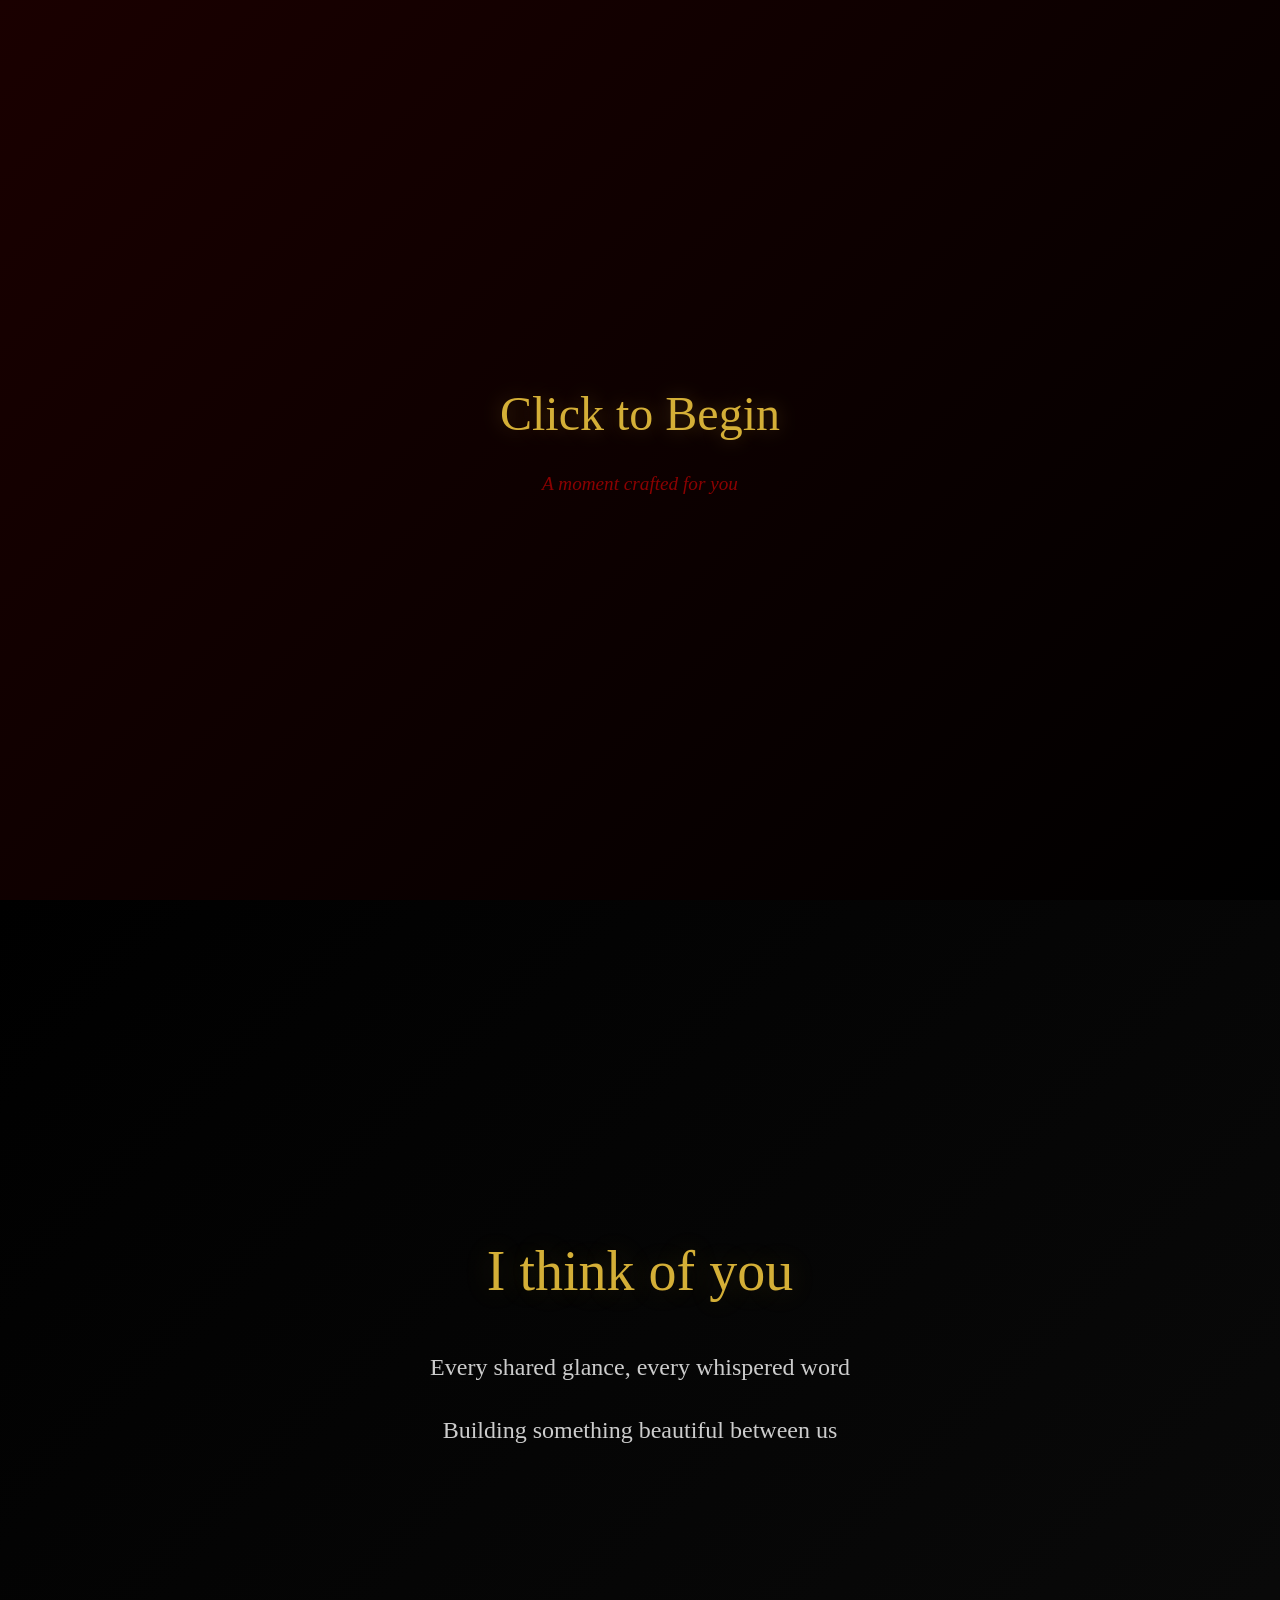
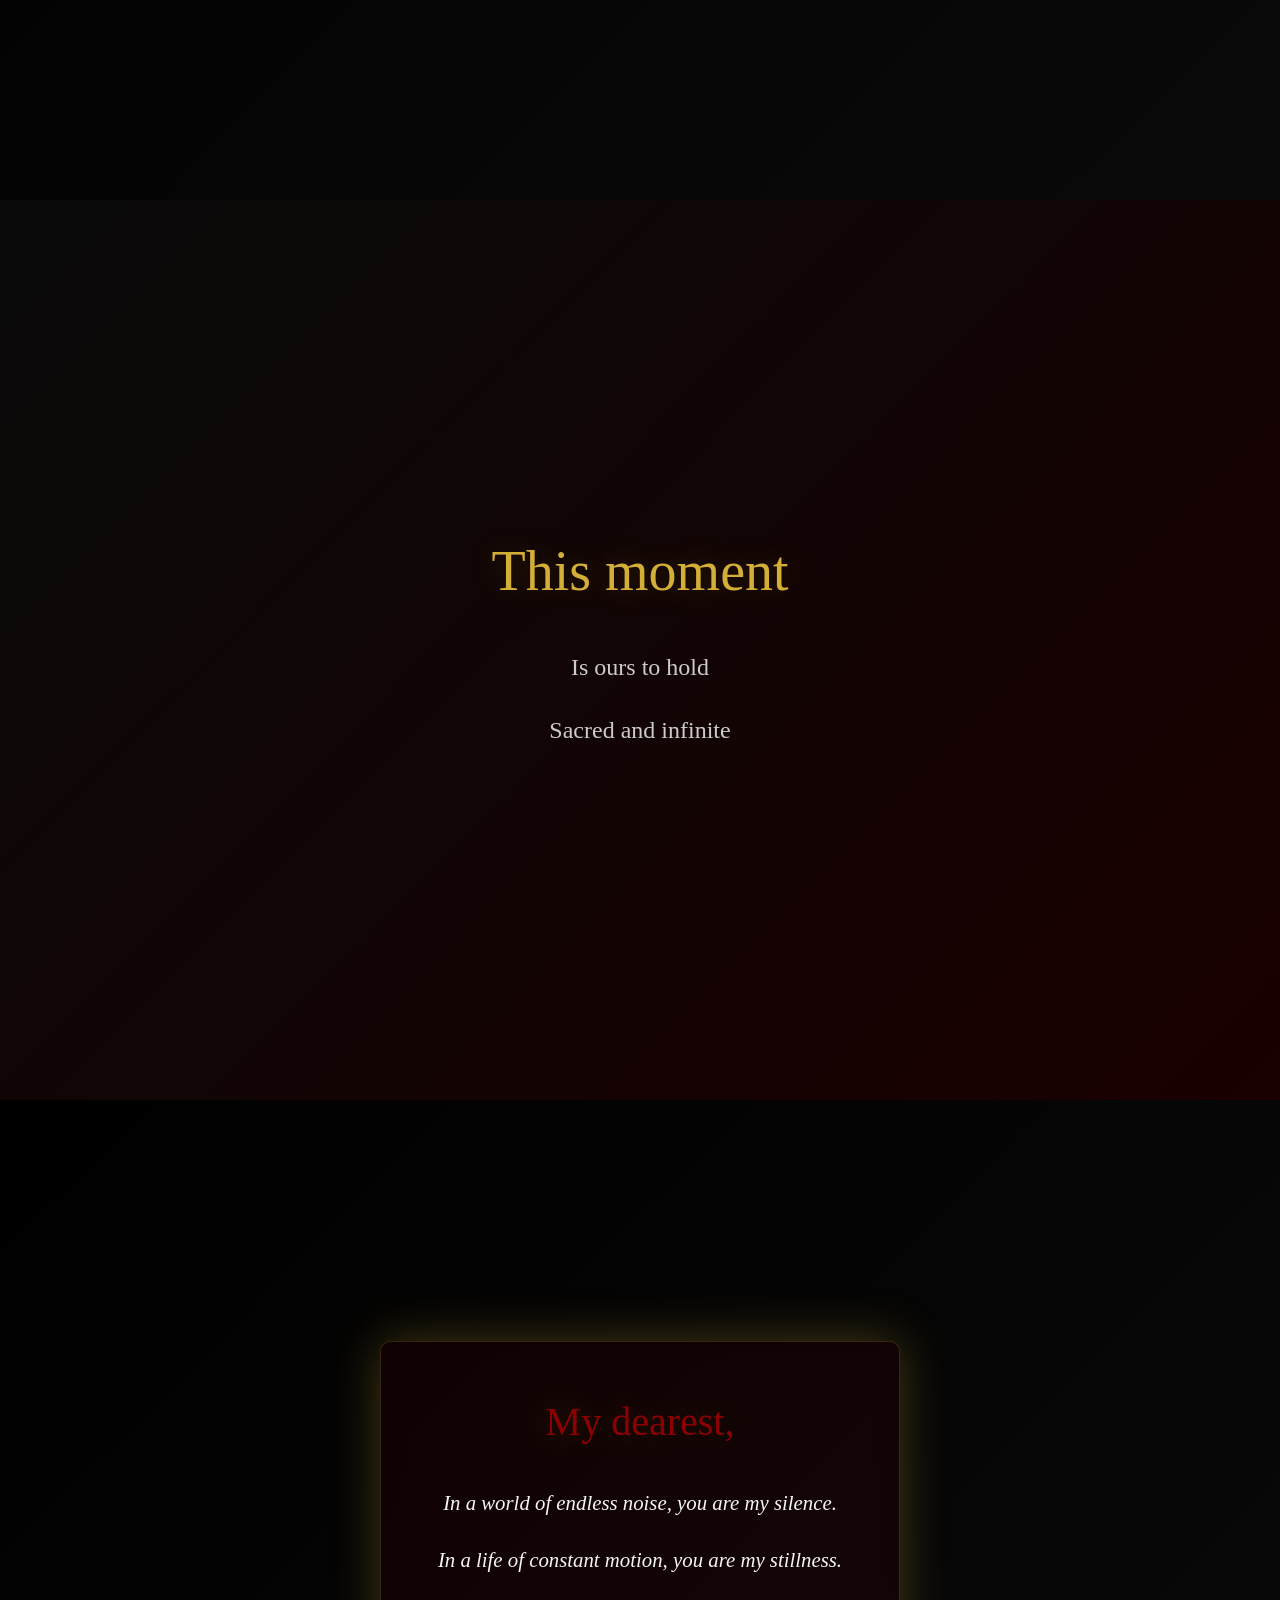
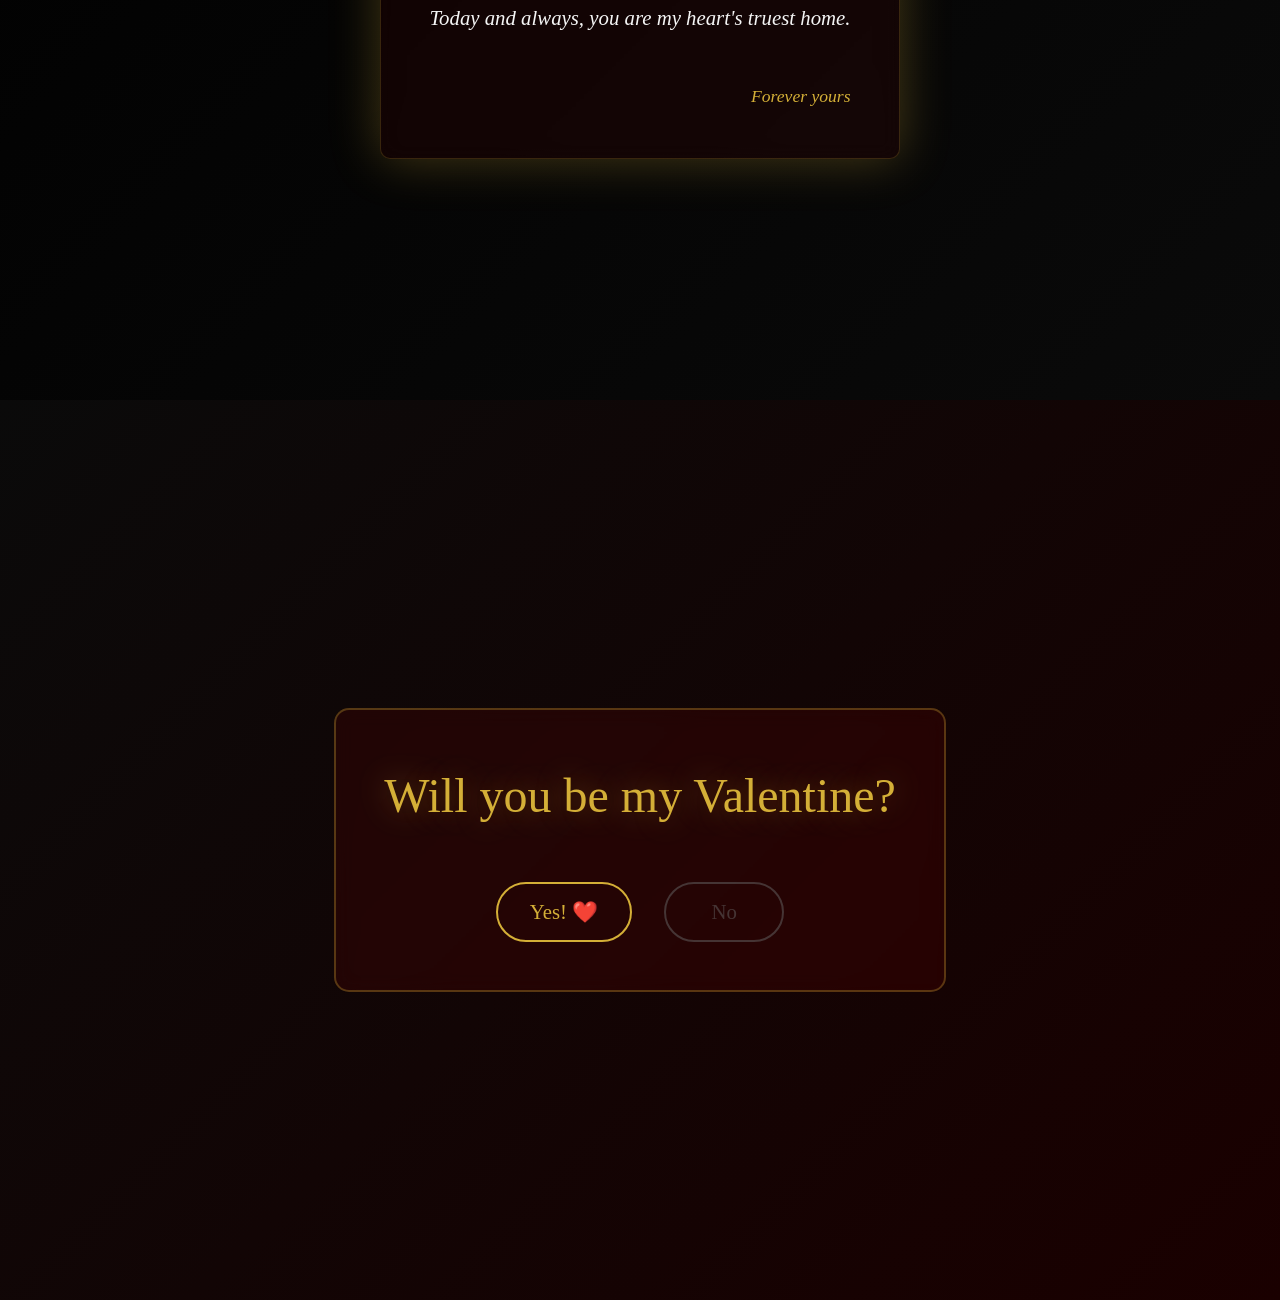
==== index.html @ 31cdf66d "first commit" ====
<!DOCTYPE html>
<html lang="en">
<head>
    <meta charset="UTF-8">
    <meta name="viewport" content="width=device-width, initial-scale=1.0">
    <title>For You</title>
    <link rel="stylesheet" href="style.css">
</head>
<body>
    <div id="start-overlay">
        <div class="start-content">
            <h1>Click to Begin</h1>
            <p>A moment crafted for you</p>
        </div>
    </div>

    <audio id="ambient-music" loop>
        <source src="romantic-music.mp3" type="audio/mpeg">
    </audio>

    <main>
        <section id="intro" class="section">
            <div class="content">
                <h1 class="fade-in">In the quiet moments</h1>
                <p class="fade-in delay-1">when the world slows down</p>
            </div>
        </section>

        <section id="memories" class="section">
            <div class="content">
                <h2 class="fade-in">I think of you</h2>
                <p class="fade-in delay-1">Every shared glance, every whispered word</p>
                <p class="fade-in delay-2">Building something beautiful between us</p>
            </div>
        </section>

        <section id="present" class="section">
            <div class="content">
                <h2 class="fade-in">This moment</h2>
                <p class="fade-in delay-1">Is ours to hold</p>
                <p class="fade-in delay-2">Sacred and infinite</p>
            </div>
        </section>

        <section id="revelation" class="section">
            <div class="content">
                <div id="final-message" class="fade-in">
                    <h2>My dearest,</h2>
                    <p>In a world of endless noise, you are my silence.</p>
                    <p>In a life of constant motion, you are my stillness.</p>
                    <p>Today and always, you are my heart's truest home.</p>
                    <div class="signature">Forever yours</div>
                </div>
            </div>
        </section>

        <section id="question" class="section">
            <div class="content">
                <div id="valentine-question" class="fade-in">
                    <h2>Will you be my Valentine?</h2>
                    <div class="button-container">
                        <button id="yes-btn" class="choice-btn yes-btn">Yes! ❤️</button>
                        <button id="no-btn" class="choice-btn no-btn">No</button>
                    </div>
                </div>
            </div>
        </section>
    </main>

    <script src="valentine.js"></script>
</body>
</html>
---- style.css ----
* {
    margin: 0;
    padding: 0;
    box-sizing: border-box;
}

body {
    font-family: 'Georgia', serif;
    background: #0a0a0a;
    color: #f5f5f5;
    overflow-x: hidden;
    line-height: 1.6;
}

#start-overlay {
    position: fixed;
    top: 0;
    left: 0;
    width: 100vw;
    height: 100vh;
    background: linear-gradient(135deg, #1a0000 0%, #000000 100%);
    display: flex;
    align-items: center;
    justify-content: center;
    z-index: 1000;
    cursor: pointer;
    transition: opacity 1s ease;
}

.start-content {
    text-align: center;
    animation: pulse 2s infinite ease-in-out;
}

.start-content h1 {
    font-size: 3rem;
    color: #d4af37;
    margin-bottom: 1rem;
    text-shadow: 0 0 20px rgba(212, 175, 55, 0.3);
}

.start-content p {
    font-size: 1.2rem;
    color: #8b0000;
    font-style: italic;
}

@keyframes pulse {
    0%, 100% { transform: scale(1); opacity: 0.8; }
    50% { transform: scale(1.05); opacity: 1; }
}

.section {
    min-height: 100vh;
    display: flex;
    align-items: center;
    justify-content: center;
    padding: 2rem;
    position: relative;
}

.section:nth-child(odd) {
    background: linear-gradient(135deg, #0a0a0a 0%, #1a0000 100%);
}

.section:nth-child(even) {
    background: linear-gradient(135deg, #000000 0%, #0a0a0a 100%);
}

.content {
    max-width: 800px;
    text-align: center;
    z-index: 2;
}

h1, h2 {
    font-size: 3.5rem;
    margin-bottom: 2rem;
    color: #d4af37;
    text-shadow: 0 0 30px rgba(212, 175, 55, 0.2);
    font-weight: 300;
}

p {
    font-size: 1.5rem;
    margin-bottom: 1.5rem;
    color: #cccccc;
    max-width: 600px;
    margin-left: auto;
    margin-right: auto;
}

.fade-in {
    opacity: 0;
    transform: translateY(30px);
    transition: all 1.2s cubic-bezier(0.25, 0.46, 0.45, 0.94);
}

.fade-in.visible {
    opacity: 1;
    transform: translateY(0);
}

.delay-1 { transition-delay: 0.3s; }
.delay-2 { transition-delay: 0.6s; }

#final-message {
    background: rgba(139, 0, 0, 0.1);
    padding: 3rem;
    border-radius: 10px;
    border: 1px solid rgba(212, 175, 55, 0.2);
    backdrop-filter: blur(10px);
}

#final-message h2 {
    color: #8b0000;
    font-size: 2.5rem;
    margin-bottom: 2rem;
}

#final-message p {
    font-size: 1.3rem;
    color: #f5f5f5;
    margin-bottom: 1.5rem;
    font-style: italic;
}

.signature {
    margin-top: 3rem;
    font-size: 1.1rem;
    color: #d4af37;
    font-style: italic;
    text-align: right;
}

#valentine-question {
    background: rgba(139, 0, 0, 0.15);
    padding: 3rem;
    border-radius: 15px;
    border: 2px solid rgba(212, 175, 55, 0.3);
    backdrop-filter: blur(10px);
}

#valentine-question h2 {
    font-size: 3rem;
    margin-bottom: 3rem;
    color: #d4af37;
    text-shadow: 0 0 30px rgba(212, 175, 55, 0.4);
}

.button-container {
    display: flex;
    gap: 2rem;
    justify-content: center;
    margin-top: 2rem;
}

.choice-btn {
    padding: 1rem 2rem;
    font-size: 1.3rem;
    border: 2px solid;
    border-radius: 50px;
    background: transparent;
    cursor: pointer;
    transition: all 0.3s ease;
    font-family: 'Georgia', serif;
    min-width: 120px;
}

.yes-btn {
    color: #d4af37;
    border-color: #d4af37;
}

.yes-btn:hover {
    background: #d4af37;
    color: #000;
    transform: scale(1.1);
    box-shadow: 0 0 30px rgba(212, 175, 55, 0.5);
}

.no-btn {
    color: #666;
    border-color: #666;
    cursor: not-allowed;
    opacity: 0.5;
    position: relative;
}

.no-btn:hover {
    transform: translateX(10px);
    opacity: 0.3;
}

.no-btn::after {
    content: "(unavailable)";
    position: absolute;
    top: -30px;
    left: 50%;
    transform: translateX(-50%);
    font-size: 0.8rem;
    color: #8b0000;
    opacity: 0;
    transition: opacity 0.3s ease;
}

.no-btn:hover::after {
    opacity: 1;
}

.hidden {
    opacity: 0 !important;
    pointer-events: none;
}

@media (max-width: 768px) {
    h1, h2 { font-size: 2.5rem; }
    p { font-size: 1.2rem; }
    .start-content h1 { font-size: 2rem; }
    #final-message { padding: 2rem; }
}
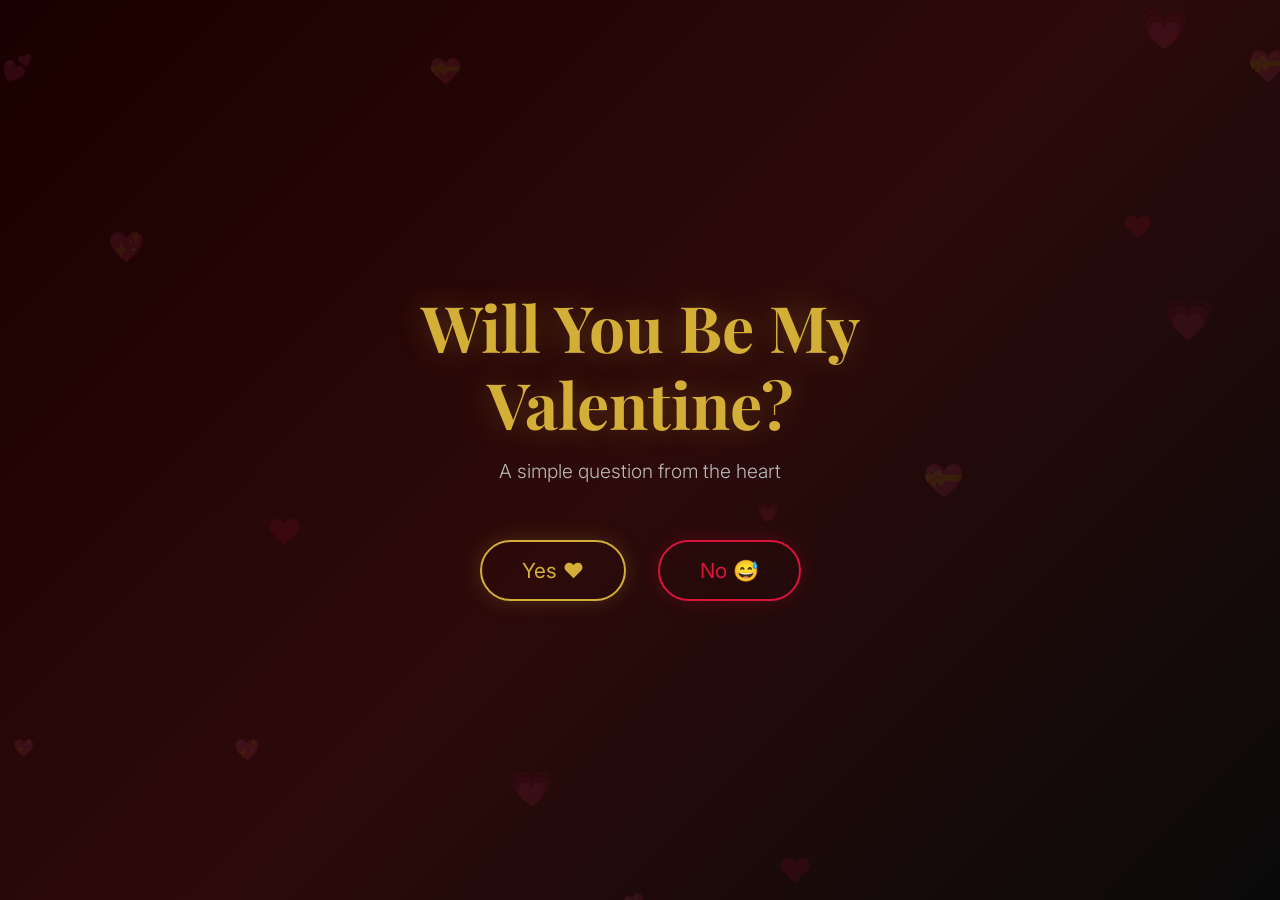
==== commit 3ecc24d8: "third commit" ====
--- a/index.html
+++ b/index.html
@@ -3,70 +3,382 @@
 <head>
     <meta charset="UTF-8">
     <meta name="viewport" content="width=device-width, initial-scale=1.0">
-    <title>For You</title>
-    <link rel="stylesheet" href="style.css">
+    <title>Will You Be My Valentine?</title>
+    <link href="https://fonts.googleapis.com/css2?family=Playfair+Display:wght@400;700&family=Inter:wght@300;400&display=swap" rel="stylesheet">
+    <style>
+        * {
+            margin: 0;
+            padding: 0;
+            box-sizing: border-box;
+        }
+
+        body {
+            font-family: 'Inter', sans-serif;
+            background: linear-gradient(135deg, #1a0000 0%, #2d0a0a 50%, #0a0a0a 100%);
+            min-height: 100vh;
+            display: flex;
+            align-items: center;
+            justify-content: center;
+            color: #f5f5f5;
+            overflow-x: hidden;
+            position: relative;
+        }
+
+        .container {
+            text-align: center;
+            max-width: 600px;
+            padding: 2rem;
+            position: relative;
+            z-index: 10;
+        }
+
+        .hearts-bg {
+            position: fixed;
+            top: 0;
+            left: 0;
+            width: 100%;
+            height: 100%;
+            pointer-events: none;
+            z-index: 1;
+        }
+
+        .heart {
+            position: absolute;
+            color: rgba(220, 20, 60, 0.1);
+            font-size: 2rem;
+            animation: float 6s ease-in-out infinite;
+        }
+
+        @keyframes float {
+            0%, 100% { transform: translateY(0px) rotate(0deg); }
+            50% { transform: translateY(-20px) rotate(5deg); }
+        }
+
+        .question-section {
+            opacity: 1;
+            transition: all 0.8s cubic-bezier(0.25, 0.46, 0.45, 0.94);
+        }
+
+        .question-section.hidden {
+            opacity: 0;
+            transform: translateY(-30px);
+            pointer-events: none;
+        }
+
+        h1 {
+            font-family: 'Playfair Display', serif;
+            font-size: clamp(2.5rem, 8vw, 4rem);
+            font-weight: 700;
+            color: #d4af37;
+            margin-bottom: 1rem;
+            text-shadow: 0 0 30px rgba(212, 175, 55, 0.3);
+            line-height: 1.2;
+        }
+
+        .subtitle {
+            font-size: 1.2rem;
+            color: #cccccc;
+            margin-bottom: 3rem;
+            font-weight: 300;
+            opacity: 0.9;
+        }
+
+        .buttons-container {
+            display: flex;
+            gap: 2rem;
+            justify-content: center;
+            align-items: center;
+            flex-wrap: wrap;
+            position: relative;
+            min-height: 80px;
+        }
+
+        .btn {
+            padding: 1rem 2.5rem;
+            font-size: 1.3rem;
+            border: 2px solid;
+            border-radius: 50px;
+            background: transparent;
+            cursor: pointer;
+            font-family: 'Inter', sans-serif;
+            font-weight: 400;
+            transition: all 0.3s cubic-bezier(0.25, 0.46, 0.45, 0.94);
+            min-width: 140px;
+            position: relative;
+        }
+
+        .btn-yes {
+            color: #d4af37;
+            border-color: #d4af37;
+            box-shadow: 0 0 20px rgba(212, 175, 55, 0.2);
+        }
+
+        .btn-yes:hover {
+            background: #d4af37;
+            color: #1a0000;
+            transform: scale(1.05);
+            box-shadow: 0 0 40px rgba(212, 175, 55, 0.4);
+        }
+
+        .btn-no {
+            color: #dc143c;
+            border-color: #dc143c;
+            box-shadow: 0 0 20px rgba(220, 20, 60, 0.2);
+            transition: all 0.4s cubic-bezier(0.68, -0.55, 0.265, 1.55);
+        }
+
+        .btn-no:hover {
+            transform: scale(0.95);
+            opacity: 0.7;
+        }
+
+        .message-section {
+            opacity: 0;
+            transform: translateY(50px);
+            transition: all 1s cubic-bezier(0.25, 0.46, 0.45, 0.94);
+            position: absolute;
+            top: 50%;
+            left: 50%;
+            transform: translate(-50%, -50%) translateY(50px);
+            width: 100%;
+            max-width: 600px;
+            padding: 2rem;
+        }
+
+        .message-section.visible {
+            opacity: 1;
+            transform: translate(-50%, -50%) translateY(0);
+        }
+
+        .message-content {
+            background: rgba(212, 175, 55, 0.1);
+            padding: 3rem 2rem;
+            border-radius: 20px;
+            border: 1px solid rgba(212, 175, 55, 0.3);
+            backdrop-filter: blur(10px);
+            box-shadow: 0 20px 60px rgba(0, 0, 0, 0.3);
+        }
+
+        .message-title {
+            font-family: 'Playfair Display', serif;
+            font-size: 2.5rem;
+            color: #d4af37;
+            margin-bottom: 1.5rem;
+            text-shadow: 0 0 20px rgba(212, 175, 55, 0.3);
+        }
+
+        .message-text {
+            font-size: 1.2rem;
+            line-height: 1.8;
+            color: #f5f5f5;
+            margin-bottom: 1.5rem;
+            font-weight: 300;
+        }
+
+        .signature {
+            font-style: italic;
+            color: #d4af37;
+            font-size: 1.1rem;
+            margin-top: 2rem;
+        }
+
+        /* Mobile optimizations */
+        @media (max-width: 768px) {
+            .container {
+                padding: 1rem;
+            }
+            
+            .buttons-container {
+                gap: 1.5rem;
+                min-height: 100px;
+            }
+            
+            .btn {
+                padding: 0.8rem 2rem;
+                font-size: 1.1rem;
+                min-width: 120px;
+            }
+            
+            .message-content {
+                padding: 2rem 1.5rem;
+            }
+            
+            .message-title {
+                font-size: 2rem;
+            }
+            
+            .message-text {
+                font-size: 1.1rem;
+            }
+        }
+
+        @media (max-width: 480px) {
+            .buttons-container {
+                flex-direction: column;
+                gap: 1rem;
+            }
+        }
+    </style>
 </head>
 <body>
-    <div id="start-overlay">
-        <div class="start-content">
-            <h1>Click to Begin</h1>
-            <p>A moment crafted for you</p>
+    <div class="hearts-bg" id="heartsBackground"></div>
+    
+    <div class="container">
+        <div class="question-section" id="questionSection">
+            <h1>Will You Be My Valentine?</h1>
+            <p class="subtitle">A simple question from the heart</p>
+            
+            <div class="buttons-container">
+                <button class="btn btn-yes" id="yesBtn">Yes ❤️</button>
+                <button class="btn btn-no" id="noBtn">No 😅</button>
+            </div>
+        </div>
+        
+        <div class="message-section" id="messageSection">
+            <div class="message-content">
+                <h2 class="message-title">I knew it! ✨</h2>
+                <p class="message-text">
+                    You've just made this day infinitely brighter. In a world full of ordinary moments, 
+                    you choose to make this one extraordinary.
+                </p>
+                <p class="message-text">
+                    Thank you for saying yes to this little adventure, to shared smiles, 
+                    and to whatever beautiful story we're about to write together.
+                </p>
+                <p class="signature">Happy Valentine's Day, my dear ❤️</p>
+            </div>
         </div>
     </div>
 
-    <audio id="ambient-music" loop>
-        <source src="romantic-music.mp3" type="audio/mpeg">
-    </audio>
-
-    <main>
-        <section id="intro" class="section">
-            <div class="content">
-                <h1 class="fade-in">In the quiet moments</h1>
-                <p class="fade-in delay-1">when the world slows down</p>
-            </div>
-        </section>
-
-        <section id="memories" class="section">
-            <div class="content">
-                <h2 class="fade-in">I think of you</h2>
-                <p class="fade-in delay-1">Every shared glance, every whispered word</p>
-                <p class="fade-in delay-2">Building something beautiful between us</p>
-            </div>
-        </section>
-
-        <section id="present" class="section">
-            <div class="content">
-                <h2 class="fade-in">This moment</h2>
-                <p class="fade-in delay-1">Is ours to hold</p>
-                <p class="fade-in delay-2">Sacred and infinite</p>
-            </div>
-        </section>
-
-        <section id="revelation" class="section">
-            <div class="content">
-                <div id="final-message" class="fade-in">
-                    <h2>My dearest,</h2>
-                    <p>In a world of endless noise, you are my silence.</p>
-                    <p>In a life of constant motion, you are my stillness.</p>
-                    <p>Today and always, you are my heart's truest home.</p>
-                    <div class="signature">Forever yours</div>
-                </div>
-            </div>
-        </section>
-
-        <section id="question" class="section">
-            <div class="content">
-                <div id="valentine-question" class="fade-in">
-                    <h2>Will you be my Valentine?</h2>
-                    <div class="button-container">
-                        <button id="yes-btn" class="choice-btn yes-btn">Yes! ❤️</button>
-                        <button id="no-btn" class="choice-btn no-btn">No</button>
-                    </div>
-                </div>
-            </div>
-        </section>
-    </main>
-
-    <script src="valentine.js"></script>
+    <script>
+        class ValentineExperience {
+            constructor() {
+                this.yesBtn = document.getElementById('yesBtn');
+                this.noBtn = document.getElementById('noBtn');
+                this.questionSection = document.getElementById('questionSection');
+                this.messageSection = document.getElementById('messageSection');
+                
+                this.init();
+            }
+
+            init() {
+                this.createFloatingHearts();
+                this.setupEventListeners();
+            }
+
+            createFloatingHearts() {
+                const heartsContainer = document.getElementById('heartsBackground');
+                const heartSymbols = ['❤️', '💕', '💖', '💗', '💝'];
+                
+                for (let i = 0; i < 15; i++) {
+                    const heart = document.createElement('div');
+                    heart.className = 'heart';
+                    heart.textContent = heartSymbols[Math.floor(Math.random() * heartSymbols.length)];
+                    heart.style.left = Math.random() * 100 + '%';
+                    heart.style.top = Math.random() * 100 + '%';
+                    heart.style.animationDelay = Math.random() * 6 + 's';
+                    heart.style.fontSize = (Math.random() * 1.5 + 1) + 'rem';
+                    heartsContainer.appendChild(heart);
+                }
+            }
+
+            setupEventListeners() {
+                this.yesBtn.addEventListener('click', () => this.handleYesClick());
+                
+                // Desktop hover
+                this.noBtn.addEventListener('mouseenter', () => this.moveNoButton());
+                
+                // Mobile touch
+                this.noBtn.addEventListener('touchstart', (e) => {
+                    e.preventDefault();
+                    this.moveNoButton();
+                });
+                
+                // Prevent actual clicking
+                this.noBtn.addEventListener('click', (e) => {
+                    e.preventDefault();
+                    this.moveNoButton();
+                });
+            }
+
+            moveNoButton() {
+                const container = this.noBtn.parentElement;
+                const containerRect = container.getBoundingClientRect();
+                const btnRect = this.noBtn.getBoundingClientRect();
+                
+                // Calculate safe movement boundaries
+                const maxX = containerRect.width - btnRect.width - 40;
+                const maxY = containerRect.height - btnRect.height - 40;
+                
+                // Generate random position
+                const newX = Math.random() * maxX;
+                const newY = Math.random() * maxY;
+                
+                // Apply smooth movement
+                this.noBtn.style.position = 'absolute';
+                this.noBtn.style.left = newX + 'px';
+                this.noBtn.style.top = newY + 'px';
+                this.noBtn.style.transform = 'scale(0.9)';
+                
+                // Reset scale after animation
+                setTimeout(() => {
+                    this.noBtn.style.transform = 'scale(1)';
+                }, 200);
+                
+                // Add a playful shake to the button
+                this.noBtn.style.animation = 'none';
+                setTimeout(() => {
+                    this.noBtn.style.animation = '';
+                }, 10);
+            }
+
+            handleYesClick() {
+                // Hide question section
+                this.questionSection.classList.add('hidden');
+                
+                // Show message section after delay
+                setTimeout(() => {
+                    this.messageSection.classList.add('visible');
+                    this.createCelebrationHearts();
+                }, 800);
+            }
+
+            createCelebrationHearts() {
+                const colors = ['#d4af37', '#dc143c', '#ff69b4', '#ff1493'];
+                
+                for (let i = 0; i < 20; i++) {
+                    const heart = document.createElement('div');
+                    heart.textContent = '❤️';
+                    heart.style.position = 'fixed';
+                    heart.style.left = Math.random() * 100 + 'vw';
+                    heart.style.top = '100vh';
+                    heart.style.fontSize = (Math.random() * 2 + 1) + 'rem';
+                    heart.style.color = colors[Math.floor(Math.random() * colors.length)];
+                    heart.style.pointerEvents = 'none';
+                    heart.style.zIndex = '1000';
+                    heart.style.transition = 'all 3s cubic-bezier(0.25, 0.46, 0.45, 0.94)';
+                    
+                    document.body.appendChild(heart);
+                    
+                    // Animate upward
+                    setTimeout(() => {
+                        heart.style.top = '-10vh';
+                        heart.style.opacity = '0';
+                        heart.style.transform = 'rotate(360deg)';
+                    }, 100);
+                    
+                    // Remove after animation
+                    setTimeout(() => {
+                        heart.remove();
+                    }, 3200);
+                }
+            }
+        }
+
+        // Initialize when DOM is loaded
+        document.addEventListener('DOMContentLoaded', () => {
+            new ValentineExperience();
+        });
+    </script>
 </body>
 </html>
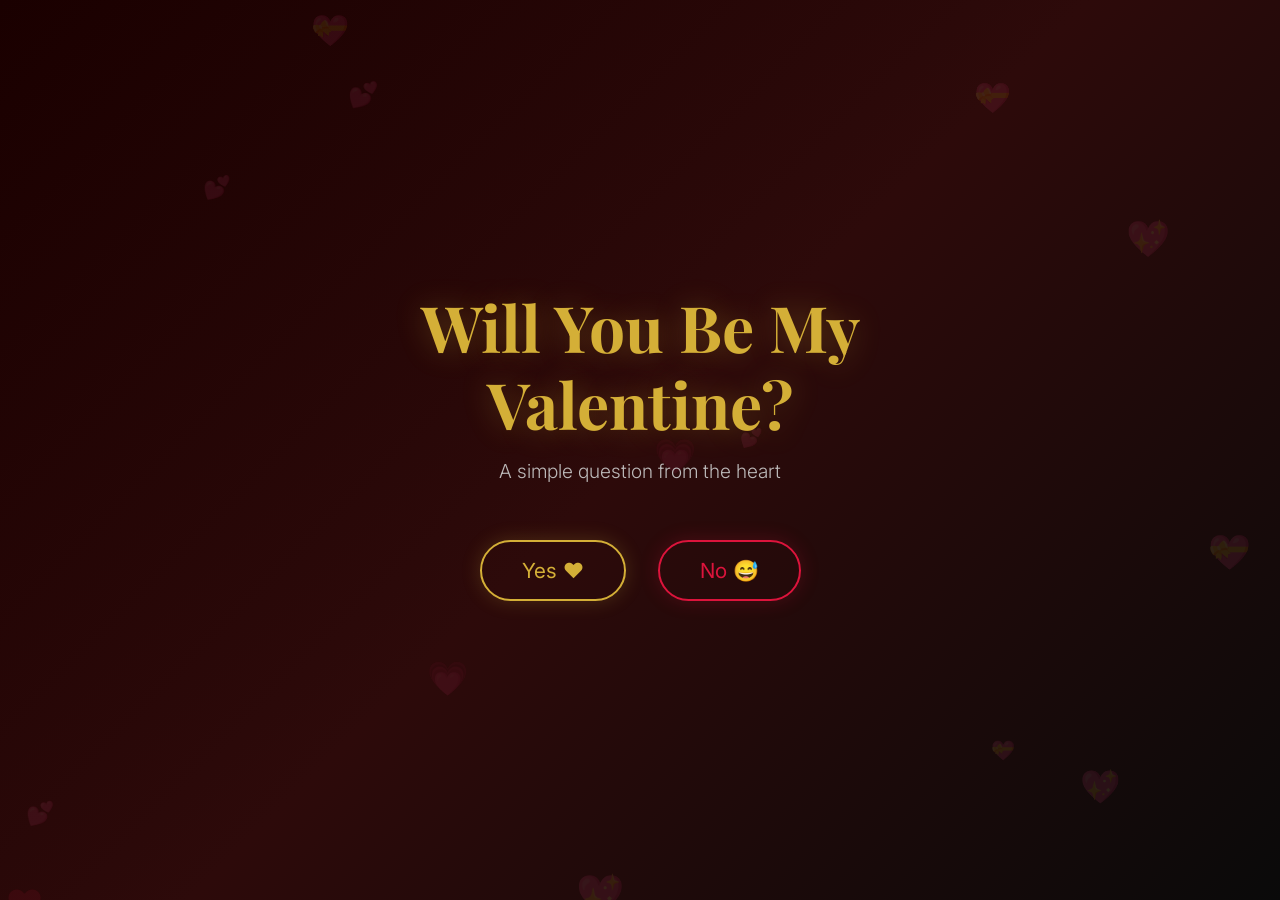
==== commit 80eba2da: "Add Valentine's website with dodging No button and celebration page" ====
--- a/index.html
+++ b/index.html
@@ -333,14 +333,8 @@
             }
 
             handleYesClick() {
-                // Hide question section
-                this.questionSection.classList.add('hidden');
-                
-                // Show message section after delay
-                setTimeout(() => {
-                    this.messageSection.classList.add('visible');
-                    this.createCelebrationHearts();
-                }, 800);
+                // Redirect to celebration page
+                window.location.href = 'celebration.html';
             }
 
             createCelebrationHearts() {
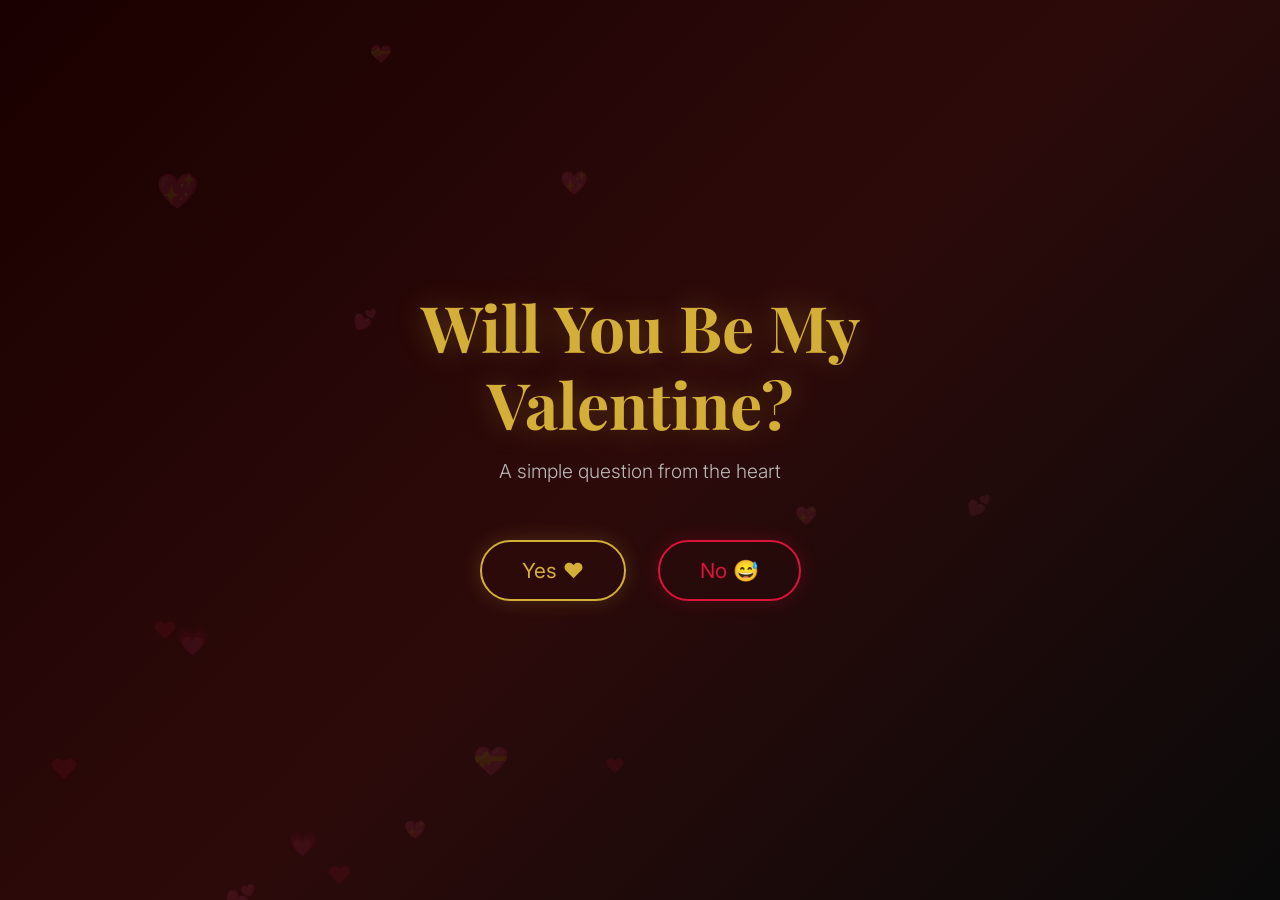
==== commit 38a12470: "Reorganize code: separate CSS and JS into independent files" ====
--- a/index.html
+++ b/index.html
@@ -5,220 +5,7 @@
     <meta name="viewport" content="width=device-width, initial-scale=1.0">
     <title>Will You Be My Valentine?</title>
     <link href="https://fonts.googleapis.com/css2?family=Playfair+Display:wght@400;700&family=Inter:wght@300;400&display=swap" rel="stylesheet">
-    <style>
-        * {
-            margin: 0;
-            padding: 0;
-            box-sizing: border-box;
-        }
-
-        body {
-            font-family: 'Inter', sans-serif;
-            background: linear-gradient(135deg, #1a0000 0%, #2d0a0a 50%, #0a0a0a 100%);
-            min-height: 100vh;
-            display: flex;
-            align-items: center;
-            justify-content: center;
-            color: #f5f5f5;
-            overflow-x: hidden;
-            position: relative;
-        }
-
-        .container {
-            text-align: center;
-            max-width: 600px;
-            padding: 2rem;
-            position: relative;
-            z-index: 10;
-        }
-
-        .hearts-bg {
-            position: fixed;
-            top: 0;
-            left: 0;
-            width: 100%;
-            height: 100%;
-            pointer-events: none;
-            z-index: 1;
-        }
-
-        .heart {
-            position: absolute;
-            color: rgba(220, 20, 60, 0.1);
-            font-size: 2rem;
-            animation: float 6s ease-in-out infinite;
-        }
-
-        @keyframes float {
-            0%, 100% { transform: translateY(0px) rotate(0deg); }
-            50% { transform: translateY(-20px) rotate(5deg); }
-        }
-
-        .question-section {
-            opacity: 1;
-            transition: all 0.8s cubic-bezier(0.25, 0.46, 0.45, 0.94);
-        }
-
-        .question-section.hidden {
-            opacity: 0;
-            transform: translateY(-30px);
-            pointer-events: none;
-        }
-
-        h1 {
-            font-family: 'Playfair Display', serif;
-            font-size: clamp(2.5rem, 8vw, 4rem);
-            font-weight: 700;
-            color: #d4af37;
-            margin-bottom: 1rem;
-            text-shadow: 0 0 30px rgba(212, 175, 55, 0.3);
-            line-height: 1.2;
-        }
-
-        .subtitle {
-            font-size: 1.2rem;
-            color: #cccccc;
-            margin-bottom: 3rem;
-            font-weight: 300;
-            opacity: 0.9;
-        }
-
-        .buttons-container {
-            display: flex;
-            gap: 2rem;
-            justify-content: center;
-            align-items: center;
-            flex-wrap: wrap;
-            position: relative;
-            min-height: 80px;
-        }
-
-        .btn {
-            padding: 1rem 2.5rem;
-            font-size: 1.3rem;
-            border: 2px solid;
-            border-radius: 50px;
-            background: transparent;
-            cursor: pointer;
-            font-family: 'Inter', sans-serif;
-            font-weight: 400;
-            transition: all 0.3s cubic-bezier(0.25, 0.46, 0.45, 0.94);
-            min-width: 140px;
-            position: relative;
-        }
-
-        .btn-yes {
-            color: #d4af37;
-            border-color: #d4af37;
-            box-shadow: 0 0 20px rgba(212, 175, 55, 0.2);
-        }
-
-        .btn-yes:hover {
-            background: #d4af37;
-            color: #1a0000;
-            transform: scale(1.05);
-            box-shadow: 0 0 40px rgba(212, 175, 55, 0.4);
-        }
-
-        .btn-no {
-            color: #dc143c;
-            border-color: #dc143c;
-            box-shadow: 0 0 20px rgba(220, 20, 60, 0.2);
-            transition: all 0.4s cubic-bezier(0.68, -0.55, 0.265, 1.55);
-        }
-
-        .btn-no:hover {
-            transform: scale(0.95);
-            opacity: 0.7;
-        }
-
-        .message-section {
-            opacity: 0;
-            transform: translateY(50px);
-            transition: all 1s cubic-bezier(0.25, 0.46, 0.45, 0.94);
-            position: absolute;
-            top: 50%;
-            left: 50%;
-            transform: translate(-50%, -50%) translateY(50px);
-            width: 100%;
-            max-width: 600px;
-            padding: 2rem;
-        }
-
-        .message-section.visible {
-            opacity: 1;
-            transform: translate(-50%, -50%) translateY(0);
-        }
-
-        .message-content {
-            background: rgba(212, 175, 55, 0.1);
-            padding: 3rem 2rem;
-            border-radius: 20px;
-            border: 1px solid rgba(212, 175, 55, 0.3);
-            backdrop-filter: blur(10px);
-            box-shadow: 0 20px 60px rgba(0, 0, 0, 0.3);
-        }
-
-        .message-title {
-            font-family: 'Playfair Display', serif;
-            font-size: 2.5rem;
-            color: #d4af37;
-            margin-bottom: 1.5rem;
-            text-shadow: 0 0 20px rgba(212, 175, 55, 0.3);
-        }
-
-        .message-text {
-            font-size: 1.2rem;
-            line-height: 1.8;
-            color: #f5f5f5;
-            margin-bottom: 1.5rem;
-            font-weight: 300;
-        }
-
-        .signature {
-            font-style: italic;
-            color: #d4af37;
-            font-size: 1.1rem;
-            margin-top: 2rem;
-        }
-
-        /* Mobile optimizations */
-        @media (max-width: 768px) {
-            .container {
-                padding: 1rem;
-            }
-            
-            .buttons-container {
-                gap: 1.5rem;
-                min-height: 100px;
-            }
-            
-            .btn {
-                padding: 0.8rem 2rem;
-                font-size: 1.1rem;
-                min-width: 120px;
-            }
-            
-            .message-content {
-                padding: 2rem 1.5rem;
-            }
-            
-            .message-title {
-                font-size: 2rem;
-            }
-            
-            .message-text {
-                font-size: 1.1rem;
-            }
-        }
-
-        @media (max-width: 480px) {
-            .buttons-container {
-                flex-direction: column;
-                gap: 1rem;
-            }
-        }
-    </style>
+    <link rel="stylesheet" href="main.css">
 </head>
 <body>
     <div class="hearts-bg" id="heartsBackground"></div>
@@ -233,146 +20,8 @@
                 <button class="btn btn-no" id="noBtn">No 😅</button>
             </div>
         </div>
-        
-        <div class="message-section" id="messageSection">
-            <div class="message-content">
-                <h2 class="message-title">I knew it! ✨</h2>
-                <p class="message-text">
-                    You've just made this day infinitely brighter. In a world full of ordinary moments, 
-                    you choose to make this one extraordinary.
-                </p>
-                <p class="message-text">
-                    Thank you for saying yes to this little adventure, to shared smiles, 
-                    and to whatever beautiful story we're about to write together.
-                </p>
-                <p class="signature">Happy Valentine's Day, my dear ❤️</p>
-            </div>
-        </div>
     </div>
 
-    <script>
-        class ValentineExperience {
-            constructor() {
-                this.yesBtn = document.getElementById('yesBtn');
-                this.noBtn = document.getElementById('noBtn');
-                this.questionSection = document.getElementById('questionSection');
-                this.messageSection = document.getElementById('messageSection');
-                
-                this.init();
-            }
-
-            init() {
-                this.createFloatingHearts();
-                this.setupEventListeners();
-            }
-
-            createFloatingHearts() {
-                const heartsContainer = document.getElementById('heartsBackground');
-                const heartSymbols = ['❤️', '💕', '💖', '💗', '💝'];
-                
-                for (let i = 0; i < 15; i++) {
-                    const heart = document.createElement('div');
-                    heart.className = 'heart';
-                    heart.textContent = heartSymbols[Math.floor(Math.random() * heartSymbols.length)];
-                    heart.style.left = Math.random() * 100 + '%';
-                    heart.style.top = Math.random() * 100 + '%';
-                    heart.style.animationDelay = Math.random() * 6 + 's';
-                    heart.style.fontSize = (Math.random() * 1.5 + 1) + 'rem';
-                    heartsContainer.appendChild(heart);
-                }
-            }
-
-            setupEventListeners() {
-                this.yesBtn.addEventListener('click', () => this.handleYesClick());
-                
-                // Desktop hover
-                this.noBtn.addEventListener('mouseenter', () => this.moveNoButton());
-                
-                // Mobile touch
-                this.noBtn.addEventListener('touchstart', (e) => {
-                    e.preventDefault();
-                    this.moveNoButton();
-                });
-                
-                // Prevent actual clicking
-                this.noBtn.addEventListener('click', (e) => {
-                    e.preventDefault();
-                    this.moveNoButton();
-                });
-            }
-
-            moveNoButton() {
-                const container = this.noBtn.parentElement;
-                const containerRect = container.getBoundingClientRect();
-                const btnRect = this.noBtn.getBoundingClientRect();
-                
-                // Calculate safe movement boundaries
-                const maxX = containerRect.width - btnRect.width - 40;
-                const maxY = containerRect.height - btnRect.height - 40;
-                
-                // Generate random position
-                const newX = Math.random() * maxX;
-                const newY = Math.random() * maxY;
-                
-                // Apply smooth movement
-                this.noBtn.style.position = 'absolute';
-                this.noBtn.style.left = newX + 'px';
-                this.noBtn.style.top = newY + 'px';
-                this.noBtn.style.transform = 'scale(0.9)';
-                
-                // Reset scale after animation
-                setTimeout(() => {
-                    this.noBtn.style.transform = 'scale(1)';
-                }, 200);
-                
-                // Add a playful shake to the button
-                this.noBtn.style.animation = 'none';
-                setTimeout(() => {
-                    this.noBtn.style.animation = '';
-                }, 10);
-            }
-
-            handleYesClick() {
-                // Redirect to celebration page
-                window.location.href = 'celebration.html';
-            }
-
-            createCelebrationHearts() {
-                const colors = ['#d4af37', '#dc143c', '#ff69b4', '#ff1493'];
-                
-                for (let i = 0; i < 20; i++) {
-                    const heart = document.createElement('div');
-                    heart.textContent = '❤️';
-                    heart.style.position = 'fixed';
-                    heart.style.left = Math.random() * 100 + 'vw';
-                    heart.style.top = '100vh';
-                    heart.style.fontSize = (Math.random() * 2 + 1) + 'rem';
-                    heart.style.color = colors[Math.floor(Math.random() * colors.length)];
-                    heart.style.pointerEvents = 'none';
-                    heart.style.zIndex = '1000';
-                    heart.style.transition = 'all 3s cubic-bezier(0.25, 0.46, 0.45, 0.94)';
-                    
-                    document.body.appendChild(heart);
-                    
-                    // Animate upward
-                    setTimeout(() => {
-                        heart.style.top = '-10vh';
-                        heart.style.opacity = '0';
-                        heart.style.transform = 'rotate(360deg)';
-                    }, 100);
-                    
-                    // Remove after animation
-                    setTimeout(() => {
-                        heart.remove();
-                    }, 3200);
-                }
-            }
-        }
-
-        // Initialize when DOM is loaded
-        document.addEventListener('DOMContentLoaded', () => {
-            new ValentineExperience();
-        });
-    </script>
+    <script src="main.js"></script>
 </body>
 </html>
--- a/main.css
+++ b/main.css
@@ -0,0 +1,150 @@
+* {
+    margin: 0;
+    padding: 0;
+    box-sizing: border-box;
+}
+
+body {
+    font-family: 'Inter', sans-serif;
+    background: linear-gradient(135deg, #1a0000 0%, #2d0a0a 50%, #0a0a0a 100%);
+    min-height: 100vh;
+    display: flex;
+    align-items: center;
+    justify-content: center;
+    color: #f5f5f5;
+    overflow-x: hidden;
+    position: relative;
+}
+
+.container {
+    text-align: center;
+    max-width: 600px;
+    padding: 2rem;
+    position: relative;
+    z-index: 10;
+}
+
+.hearts-bg {
+    position: fixed;
+    top: 0;
+    left: 0;
+    width: 100%;
+    height: 100%;
+    pointer-events: none;
+    z-index: 1;
+}
+
+.heart {
+    position: absolute;
+    color: rgba(220, 20, 60, 0.1);
+    font-size: 2rem;
+    animation: float 6s ease-in-out infinite;
+}
+
+@keyframes float {
+    0%, 100% { transform: translateY(0px) rotate(0deg); }
+    50% { transform: translateY(-20px) rotate(5deg); }
+}
+
+.question-section {
+    opacity: 1;
+    transition: all 0.8s cubic-bezier(0.25, 0.46, 0.45, 0.94);
+}
+
+.question-section.hidden {
+    opacity: 0;
+    transform: translateY(-30px);
+    pointer-events: none;
+}
+
+h1 {
+    font-family: 'Playfair Display', serif;
+    font-size: clamp(2.5rem, 8vw, 4rem);
+    font-weight: 700;
+    color: #d4af37;
+    margin-bottom: 1rem;
+    text-shadow: 0 0 30px rgba(212, 175, 55, 0.3);
+    line-height: 1.2;
+}
+
+.subtitle {
+    font-size: 1.2rem;
+    color: #cccccc;
+    margin-bottom: 3rem;
+    font-weight: 300;
+    opacity: 0.9;
+}
+
+.buttons-container {
+    display: flex;
+    gap: 2rem;
+    justify-content: center;
+    align-items: center;
+    flex-wrap: wrap;
+    position: relative;
+    min-height: 80px;
+}
+
+.btn {
+    padding: 1rem 2.5rem;
+    font-size: 1.3rem;
+    border: 2px solid;
+    border-radius: 50px;
+    background: transparent;
+    cursor: pointer;
+    font-family: 'Inter', sans-serif;
+    font-weight: 400;
+    transition: all 0.3s cubic-bezier(0.25, 0.46, 0.45, 0.94);
+    min-width: 140px;
+    position: relative;
+}
+
+.btn-yes {
+    color: #d4af37;
+    border-color: #d4af37;
+    box-shadow: 0 0 20px rgba(212, 175, 55, 0.2);
+}
+
+.btn-yes:hover {
+    background: #d4af37;
+    color: #1a0000;
+    transform: scale(1.05);
+    box-shadow: 0 0 40px rgba(212, 175, 55, 0.4);
+}
+
+.btn-no {
+    color: #dc143c;
+    border-color: #dc143c;
+    box-shadow: 0 0 20px rgba(220, 20, 60, 0.2);
+    transition: all 0.4s cubic-bezier(0.68, -0.55, 0.265, 1.55);
+}
+
+.btn-no:hover {
+    transform: scale(0.95);
+    opacity: 0.7;
+}
+
+/* Mobile optimizations */
+@media (max-width: 768px) {
+    .container {
+        padding: 1rem;
+    }
+    
+    .buttons-container {
+        gap: 1.5rem;
+        min-height: 100px;
+    }
+    
+    .btn {
+        padding: 0.8rem 2rem;
+        font-size: 1.1rem;
+        min-width: 120px;
+    }
+}
+
+@media (max-width: 480px) {
+    .buttons-container {
+        flex-direction: column;
+        gap: 1rem;
+    }
+}
